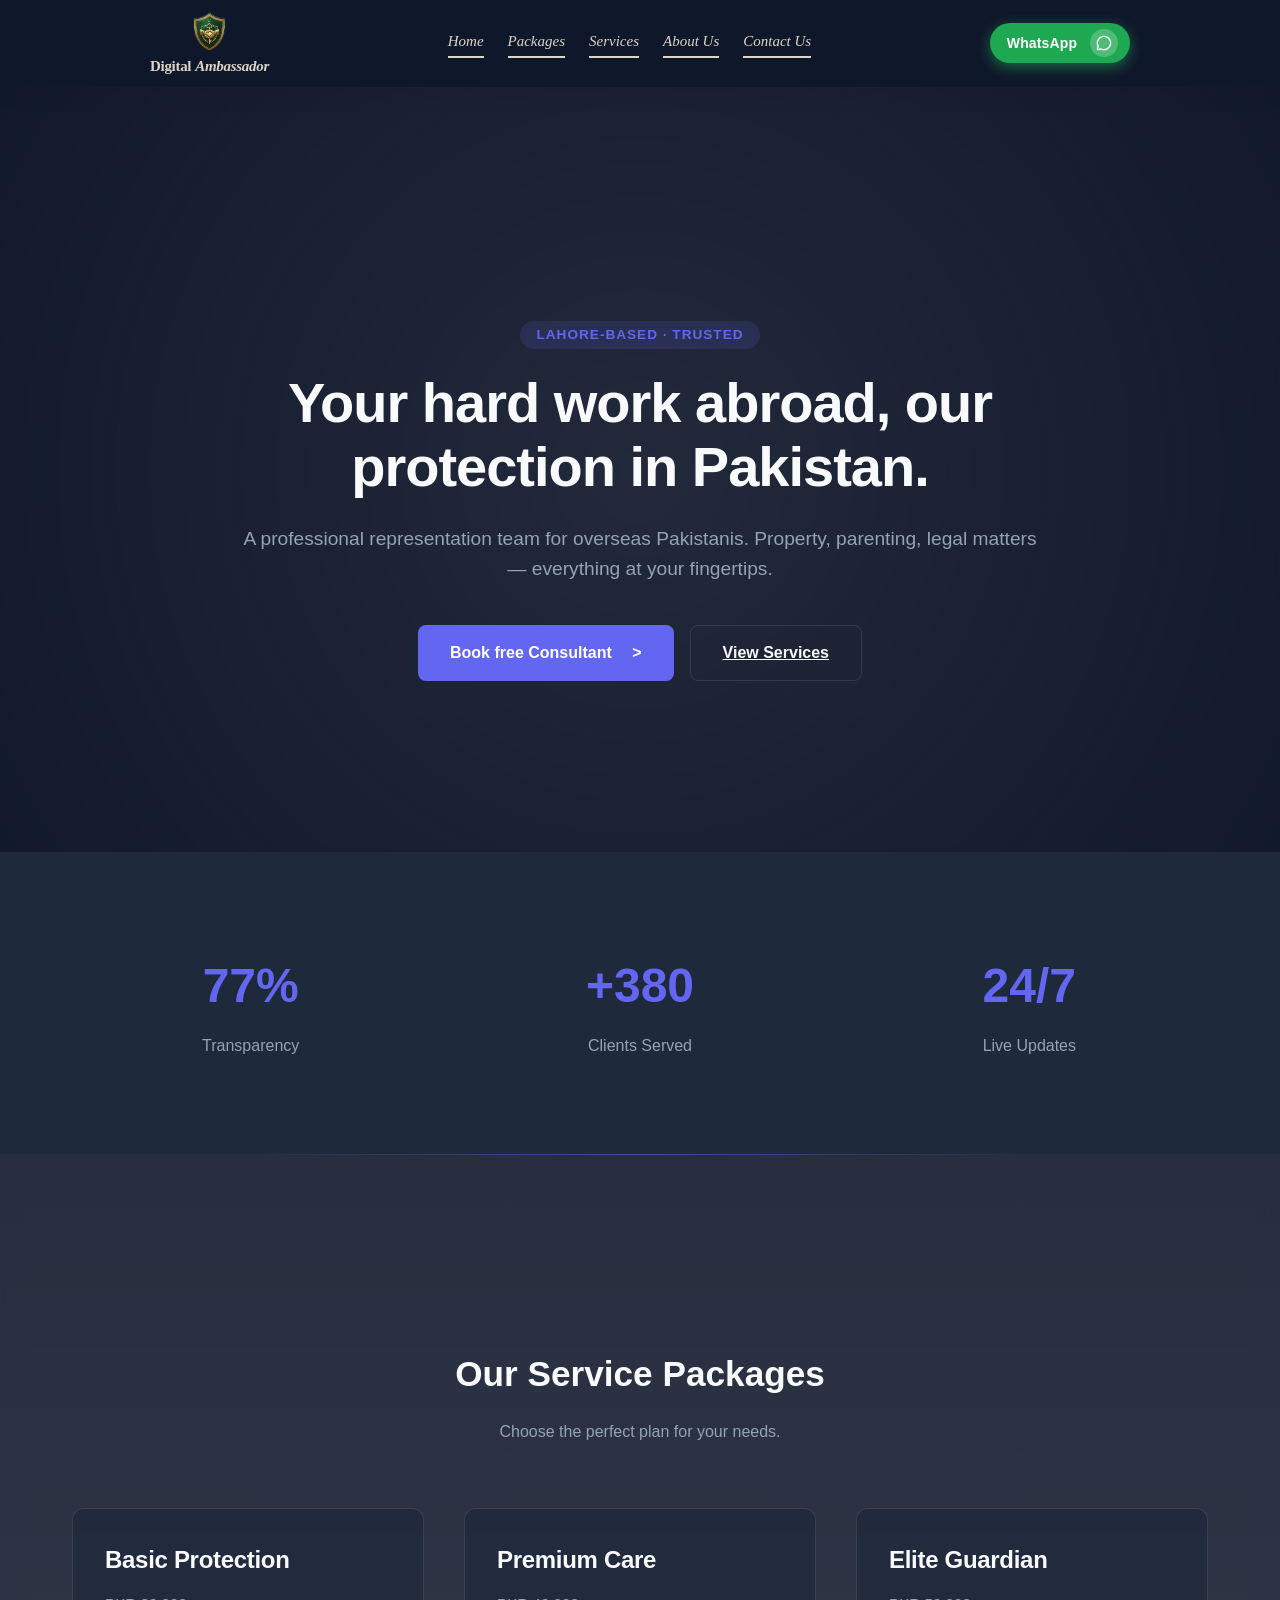
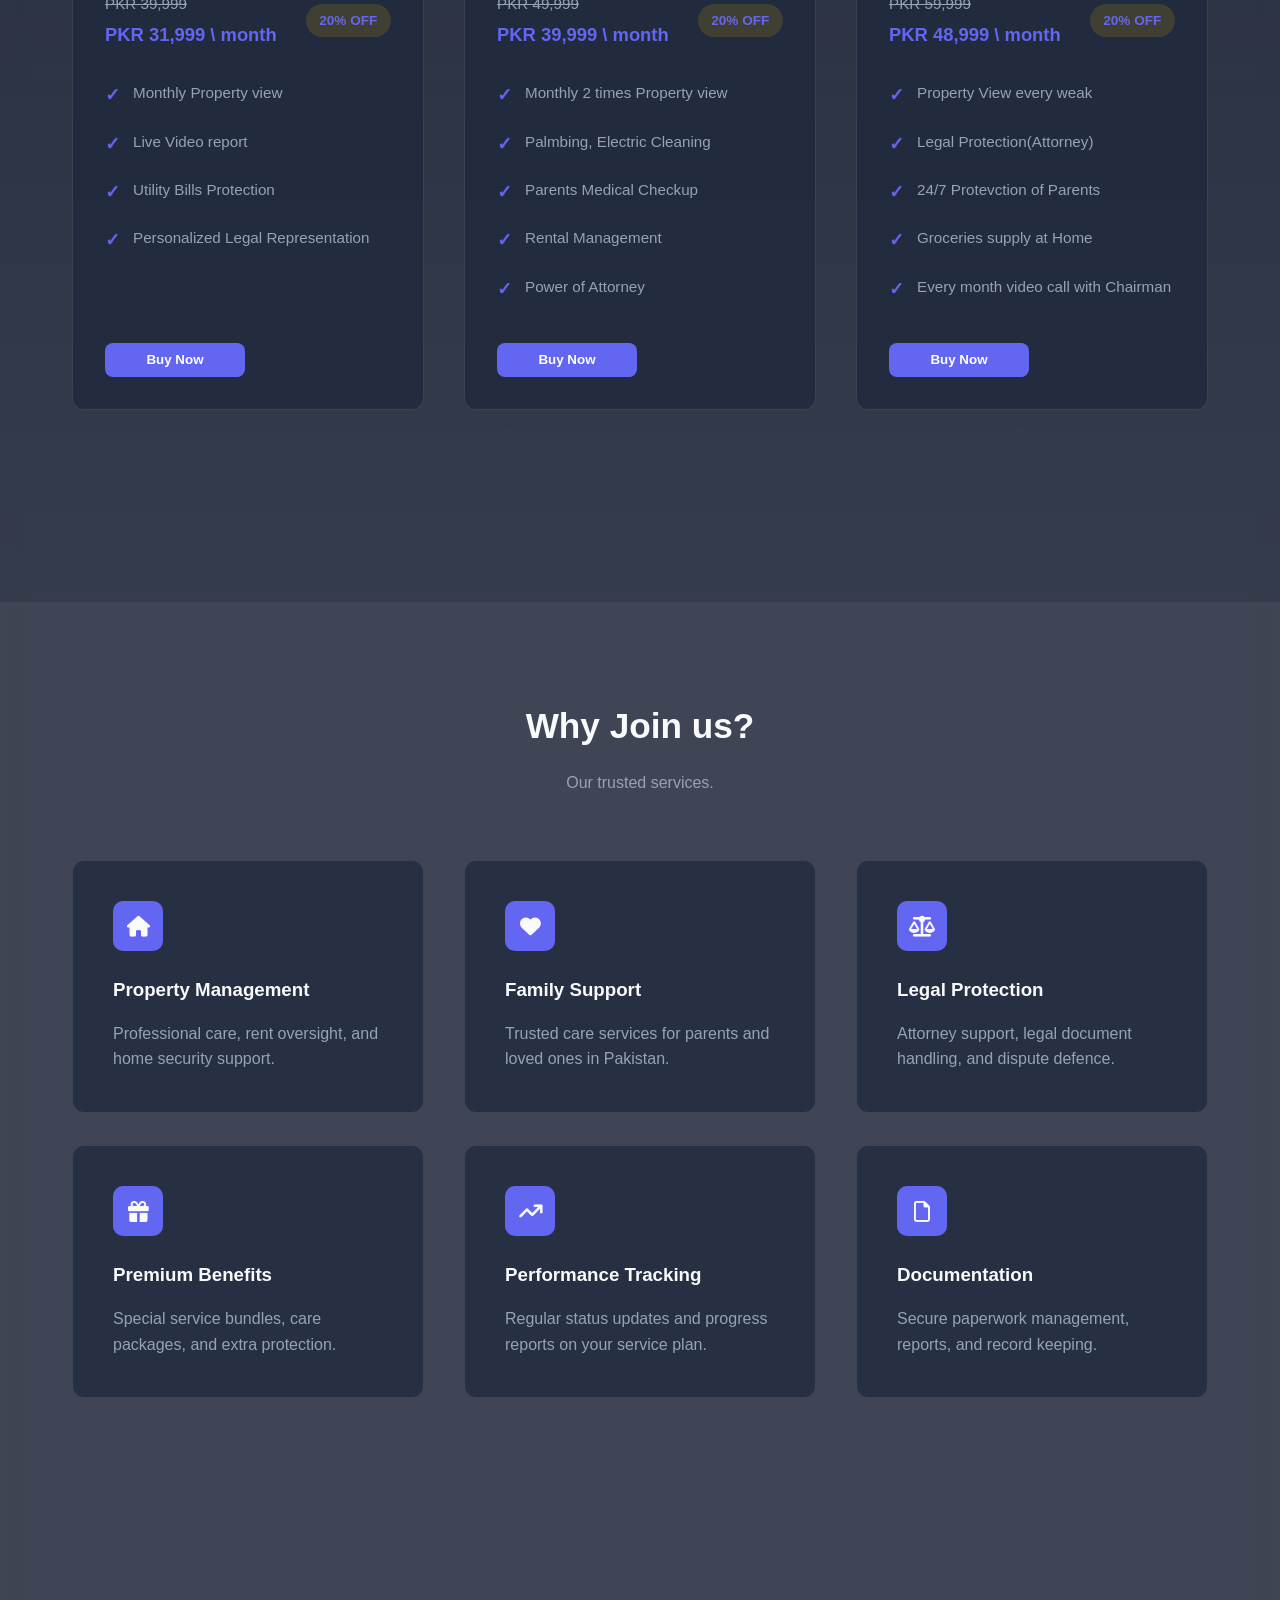
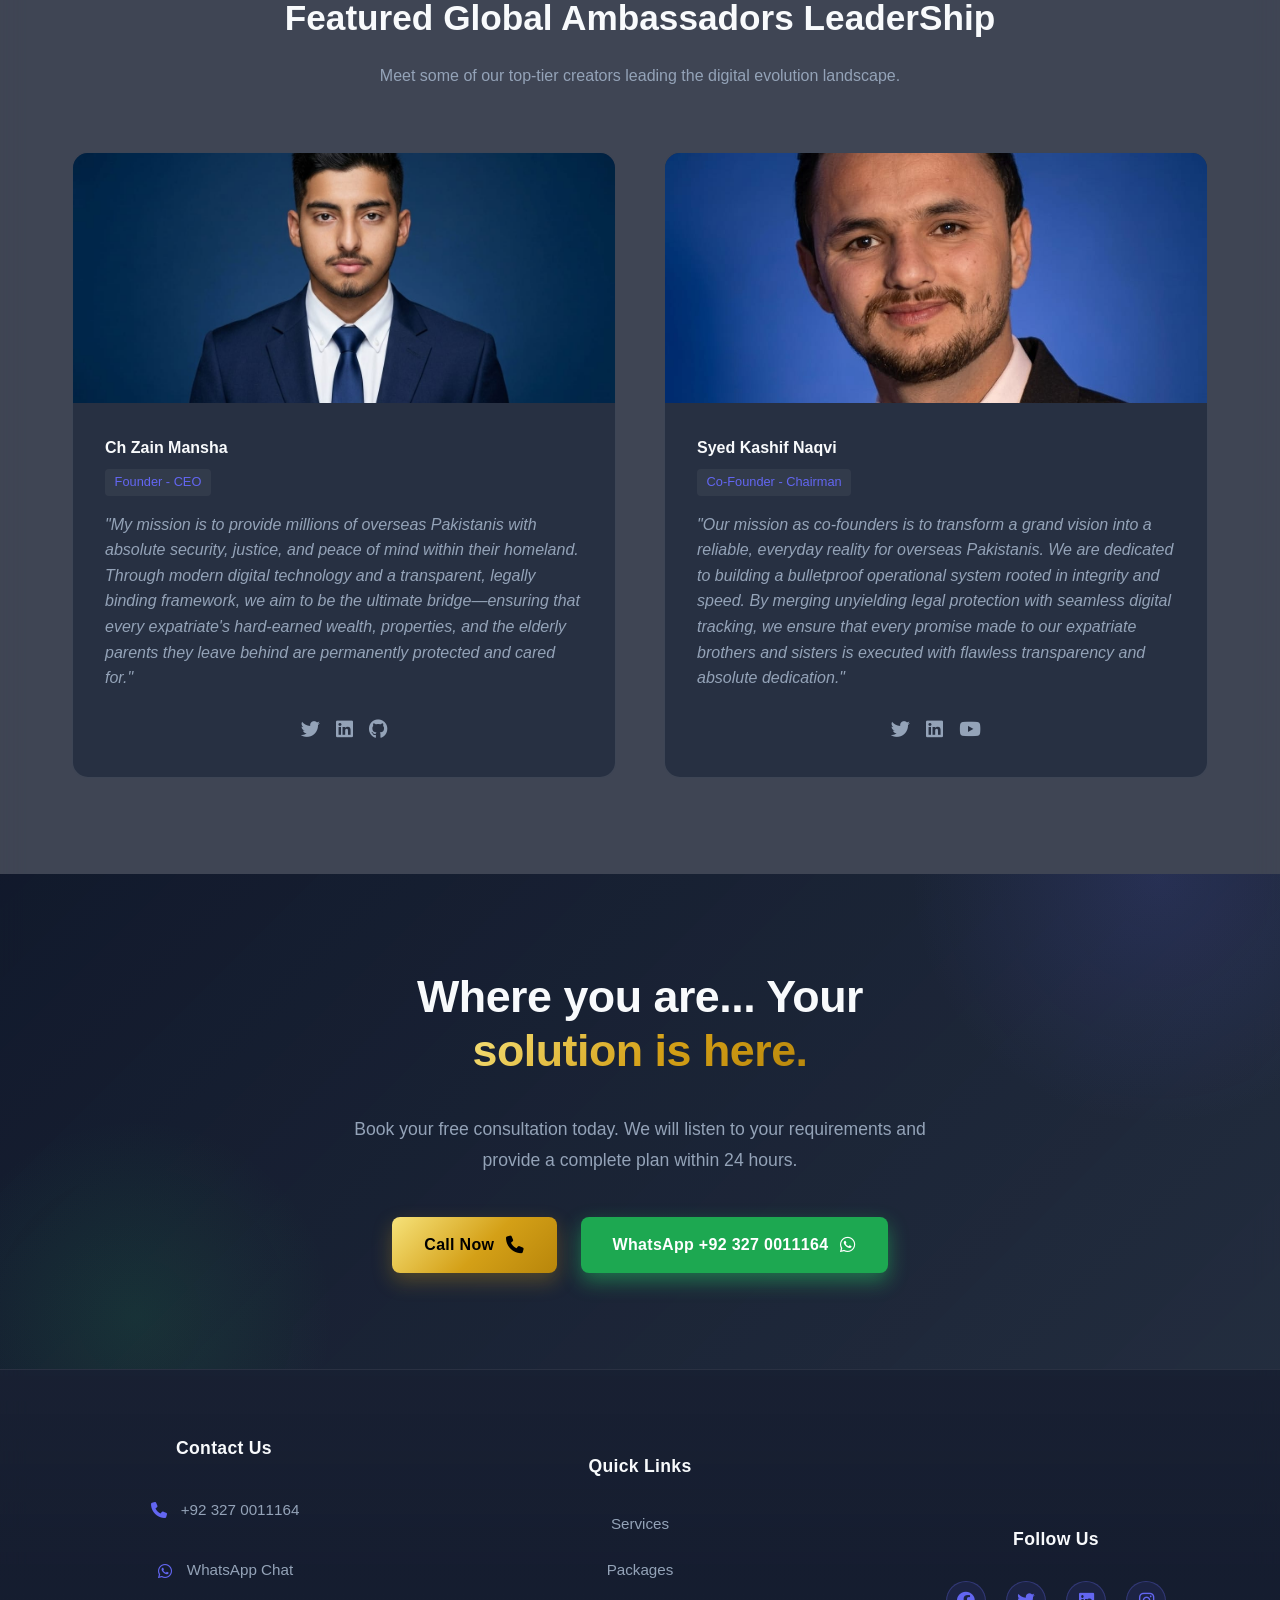
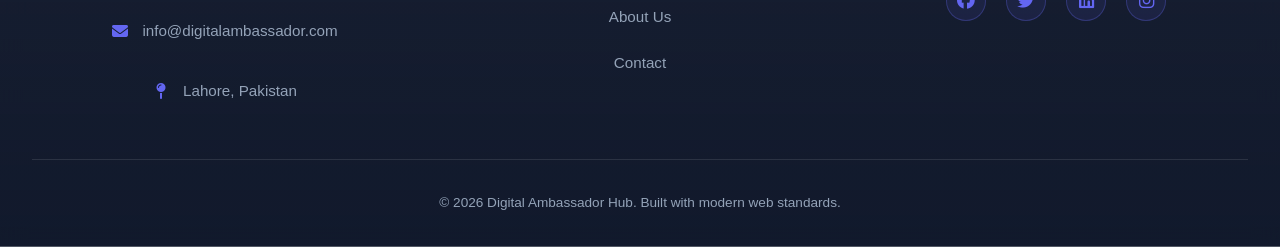
==== index.html @ 6a69106a "To Correct path" ====
<!DOCTYPE html>
<html lang="en">
<head>
    <meta charset="UTF-8">
    <meta name="viewport" content="width=device-width, initial-scale=1.0">
    <title>Digital Ambassador Platform</title>
    <link rel="stylesheet" href="style.css">
    <link rel="stylesheet" href="https://cdnjs.cloudflare.com/ajax/libs/font-awesome/6.4.0/css/all.min.css">
</head>
<body>

     <nav class="navbar">
        <div class="navbar__brand">
            <img src="./Images/brandLogo.png" alt="Digital Ambassador" class="navbar__brand-logo">
            <span class="navbar__brand-title">
                <span class="navbar__brand-title-main">Digital</span>
                <span class="navbar__brand-title-italic">Ambassador</span>
            </span>
        </div>
        <button class="nav-toggle" type="button" aria-label="Toggle navigation" aria-expanded="false"
            aria-controls="nav-links">
            <span>☰</span>
        </button>

        <div class="nav-links" id="nav-links">
            <div class="nav-links__brand">
                <img src="../Images/brandLogo.png" alt="Digital Ambassador" class="nav-links__brand-logo">
                <div class="nav-links__brand-text">
                    <span class="navbar__brand-title-main">Digital</span>
                    <span class="navbar__brand-title-italic">Ambassador</span>
                </div>
            </div>
            <a href="">Home</a>
              <a href="#packages">Packages</a>
            <a href="#features">Services</a>
            <a href="#ambassadors">About Us</a>
            <a href="#contact">Contact Us</a>
            <a class="whatsapp-btn nav-links__whatsapp"
                href="https://wa.me/923270011164?text=%D8%A7%D9%84%D8%D8%B3%D9%84%D8%A7%D9%85%20%D8%B9%D9%84%DB%8C%DA%A9%D9%85%20Digital%20Ambassador%20team!%20%F0%9F%91%8B%0A%0A%D9%85%DB%8C%DA%BA%20%D8%A8%D8%DB%8C%D8%B1%D9%88%D9%86%D9%90%20%D9%85%D9%84%DA%A9%20%D9%85%D9%82%DB%8C%D9%85%20%DB%81%D9%88%DA%BA%20%D8%A7%D9%88%D8%B1%20%D8%A2%D9%BE%20%DA%A9%DB%8C%20%D8%B3%D8%B1%D9%88%D8%B3%D8%B2%20%DA%A9%DB%92%20%D8%A8%D8%A7%D8%B1%DB%92%20%D9%85%DB%8C%DA%BA%20%D8%AC%D8%A7%D9%86%D9%86%D8%A7%20%DA%86%D8%A7%DB%81%D8%AA%D8%A7%2F%DA%86%D8%A7%D9%87%D8%AA%DB%8C%20%DB%81%D9%88%DA%BA%DB%94%0A%0A%D8%A8%D8%B1%D8%A7%DB%81%D9%90%20%DA%A9%D8%B1%D9%85%20%D9%85%D8%AC%DA%BE%DB%92%20%D9%81%D8%B1%DB%8C%20%DA%A9%D9%86%D8%B3%D9%84%D9%B9%DB%8C%D8%B4%D9%86%20%DA%A9%DB%92%20%D9%84%DB%8C%DB%92%20%D8%B1%DB%81%D9%86%D9%85%D8%A7%D8%A6%DB%8C%20%D9%81%D8%B1%D9%85%D8%A7%D8%A6%DB%8C%DA%BA%DB%94%0A%0A%D8%B4%DA%A9%D8%B1%DB%8C%DB%81!"
                target="_blank" rel="noopener noreferrer" aria-label="Chat with us on WhatsApp">
                <span class="whatsapp-btn__label" dir="ltr">WhatsApp</span>
                <span class="whatsapp-btn__icon-wrap" aria-hidden="true">
                    <svg class="whatsapp-btn__icon" xmlns="http://www.w3.org/2000/svg" width="24" height="24"
                        viewBox="0 0 24 24" fill="none" stroke="currentColor" stroke-width="2" stroke-linecap="round"
                        stroke-linejoin="round">
                        <path
                            d="M2.992 16.342a2 2 0 0 1 .094 1.167l-1.065 3.29a1 1 0 0 0 1.236 1.168l3.413-.998a2 2 0 0 1 1.099.092 10 10 0 1 0-4.777-4.719">
                        </path>
                    </svg>
                </span>
            </a>
        </div>

        <a class="whatsapp-btn"
            href="https://wa.me/923270011164?text=%D8%A7%D9%84%D8%B3%D9%84%D8%A7%D9%85%20%D8%B9%D9%84%DB%8C%DA%A9%D9%85%20Digital%20Ambassador%20team!%20%F0%9F%91%8B%0A%0A%D9%85%DB%8C%DA%BA%20%D8%A8%DB%8C%D8%B1%D9%88%D9%86%D9%90%20%D9%85%D9%84%DA%A9%20%D9%85%D9%82%DB%8C%D9%85%20%DB%81%D9%88%DA%BA%20%D8%A7%D9%88%D8%B1%20%D8%A2%D9%BE%20%DA%A9%DB%8C%20%D8%B3%D8%B1%D9%88%D8%B3%D8%B2%20%DA%A9%DB%92%20%D8%A8%D8%A7%D8%B1%DB%92%20%D9%85%DB%8C%DA%BA%20%D8%AC%D8%A7%D9%86%D9%86%D8%A7%20%DA%86%D8%A7%DB%81%D8%AA%D8%A7%2F%DA%86%D8%A7%D9%87%D8%AA%DB%8C%20%DB%81%D9%88%DA%BA%DB%94%0A%0A%D8%A8%D8%B1%D8%A7%DB%81%D9%90%20%DA%A9%D8%B1%D9%85%20%D9%85%D8%AC%DA%BE%DB%92%20%D9%81%D8%B1%DB%8C%20%DA%A9%D9%86%D8%B3%D9%84%D9%B9%DB%8C%D8%B4%D9%86%20%DA%A9%DB%92%20%D9%84%DB%8C%DB%92%20%D8%B1%DB%81%D9%86%D9%85%D8%A7%D8%A6%DB%8C%20%D9%81%D8%B1%D9%85%D8%A7%D8%A6%DB%8C%DA%BA%DB%94%0A%0A%D8%B4%DA%A9%D8%B1%DB%8C%DB%81!"
            target="_blank" rel="noopener noreferrer" aria-label="Chat with us on WhatsApp">
            <span class="whatsapp-btn__label" dir="ltr">WhatsApp</span>
            <span class="whatsapp-btn__icon-wrap" aria-hidden="true">
                <svg class="whatsapp-btn__icon" xmlns="http://www.w3.org/2000/svg" width="24" height="24"
                    viewBox="0 0 24 24" fill="none" stroke="currentColor" stroke-width="2" stroke-linecap="round"
                    stroke-linejoin="round">
                    <path
                        d="M2.992 16.342a2 2 0 0 1 .094 1.167l-1.065 3.29a1 1 0 0 0 1.236 1.168l3.413-.998a2 2 0 0 1 1.099.092 10 10 0 1 0-4.777-4.719">
                    </path>
                </svg>
            </span>
        </a>
     </nav>

    <section class="hero">
        <div class="hero-overlay"></div>
        <div class="hero-content">
            <span class="badge">Lahore-Based · Trusted</span>
            <h1 style="overflow-y: hidden;">Your hard work abroad, our protection in Pakistan.</h1>
            <p>A professional representation team for overseas Pakistanis. Property, parenting, legal matters — everything at your fingertips.</p>
            <div class="hero-actions">
                <button class="btn btn-primary btn-large open-modal-btn">Book free Consultant &emsp;></button>
                <a href="#features" class="btn btn-secondary btn-large">View Services</a>
            </div>
        </div>
    </section>

    <section id="analytics" class="metrics-section">
        <div class="section-container">
            <div class="metrics-grid">
    <!-- 1. Percentage Counter -->
    <div class="metric-card">
        <h3 class="counter" data-target="100" data-append="%">0</h3>
        <p>Transparency</p>
    </div>
    
    <!-- 2. Counter with a Plus Sign -->
    <div class="metric-card">
        <h3 class="counter" data-target="500" data-prepend="+">0</h3>
        <p>Clients Served</p>
    </div>

     <!-- 3. Static Text (No counting animation needed) -->
    <div class="metric-card">
        <h3 class="static-value">24/7</h3>
        <p>Live Updates</p>
    </div>

</div>
        </div>
    </section>

    <section id="packages" class="packages-section">
        <div class="section-container">
            <div class="section-header">
                <h2>Our Service Packages</h2>
                <p>Choose the perfect plan for your needs.</p>
            </div>
            <div class="packages-grid">
                <div class="package-card">
                    <h3>Basic Protection</h3>
                    <div class="price-block">
                        <div>
                            <span class="original-price">PKR 39,999</span>
                            <span class="discounted-price">PKR 31,999 <span class="slash-icon"></i></span>\ month</span>
                        </div>
                        <span class="discount-badge">20% OFF</span>
                    </div>
                    <ul>
                        <li>Monthly Property view</li>
                        <li>Live Video report</li>
                        <li>Utility Bills Protection</li>
                        <li>Personalized Legal Representation</li>
                    </ul>
                    <button class="btn btn-primary open-modal-btn">Buy Now</button>
                </div>
                <div class="package-card">
                    <h3>Premium Care</h3>
                    <div class="price-block">
                        <div>
                            <span class="original-price">PKR 49,999</span>
                            <span class="discounted-price">PKR 39,999 <span class="slash-icon"></i></span>\ month</span>
                        </div>
                        <span class="discount-badge">20% OFF</span>
                    </div>
                    <ul>
                        <li>Monthly 2 times Property view</li>
                        <li>Palmbing, Electric Cleaning</li>
                        <li>Parents Medical Checkup</li>
                        <li>Rental Management</li>
                        <li>Power of Attorney</li>
                    </ul>
                    <button class="btn btn-primary open-modal-btn">Buy Now</button>
                </div>
                <div class="package-card">
                    <h3>Elite Guardian</h3>
                    <div class="price-block">
                        <div>
                            <span class="original-price">PKR 59,999</span>
                            <span class="discounted-price">PKR 48,999 <span class="slash-icon"></i></span>\ month</span>
                        </div>
                        <span class="discount-badge">20% OFF</span>
                    </div>
                    <ul>
                        <li>Property View every weak</li>
                        <li>Legal Protection(Attorney)</li>
                        <li>24/7 Protevction of Parents</li>
                        <li>Groceries supply at Home</li>
                        <li>Every month video call with Chairman</li>
                    </ul>
                    <button class="btn btn-primary open-modal-btn">Buy Now</button>
                </div>
            </div>
        </div>
    </section>

    <section id="features" class="features-section">
        <div class="section-container">
            <div class="section-header">
                <h2>Why Join us?</h2>
                <p>Our trusted services.</p>
            </div>
            <div class="features-grid">
                <div class="feature-card">
                    <div class="icon-wrapper"><i class="fa-solid fa-house"></i></div>
                    <h3>Property Management</h3>
                    <p>Professional care, rent oversight, and home security support.</p>
                </div>
                <div class="feature-card">
                    <div class="icon-wrapper"><i class="fa-solid fa-heart"></i></div>
                    <h3>Family Support</h3>
                    <p>Trusted care services for parents and loved ones in Pakistan.</p>
                </div>
                <div class="feature-card">
                    <div class="icon-wrapper"><i class="fa-solid fa-scale-balanced"></i></div>
                    <h3>Legal Protection</h3>
                    <p>Attorney support, legal document handling, and dispute defence.</p>
                </div>
            </div>
             <div class="features-grid" style="margin-top: 2rem;">
                <div class="feature-card">
                    <div class="icon-wrapper"><i class="fa-solid fa-gift"></i></div>
                    <h3>Premium Benefits</h3>
                    <p>Special service bundles, care packages, and extra protection.</p>
                </div>
                <div class="feature-card">
                    <div class="icon-wrapper"><i class="fa-solid fa-arrow-trend-up"></i></div>
                    <h3>Performance Tracking</h3>
                    <p>Regular status updates and progress reports on your service plan.</p>
                </div>
                <div class="feature-card">
                    <div class="icon-wrapper"><i class="fa-regular fa-file"></i></div>
                    <h3>Documentation</h3>
                    <p>Secure paperwork management, reports, and record keeping.</p>
                </div>
            </div>
        </div>
    </section>

    <section id="ambassadors" class="showcase-section">
        <div class="section-container">
            <div class="section-header">
                <h2>Featured Global Ambassadors LeaderShip</h2>
                <p>Meet some of our top-tier creators leading the digital evolution landscape.</p>
            </div>
            <div class="ambassador-grid">
                <div class="ambassador-card">
                    <div class="profile-img-container">
                    <img src="./Images/ChZainMansha.png" alt="Ch Zain-Ul-Abideen Mansha">
                    </div>
                    <div class="card-info">
                        <h4>Ch Zain Mansha</h4>
                        <span class="role-badge">Founder - CEO</span>
                        <p>"My mission is to provide millions of overseas Pakistanis with absolute security, justice, and peace of mind within their homeland. Through modern digital technology and a transparent, legally binding framework, we aim to be the ultimate bridge—ensuring that every expatriate's hard-earned wealth, properties, and the elderly parents they leave behind are permanently protected and cared for."<p>
                        <div class="social-links">
                            <a href="#"><i class="fa-brands fa-twitter"></i></a>
                            <a href="#"><i class="fa-brands fa-linkedin"></i></a>
                            <a href="#"><i class="fa-brands fa-github"></i></a>
                        </div>
                    </div>
                </div>
                <div class="ambassador-card">
                    <div class="profile-img-container">
                        <img src="./Images/KashafNaqvi.png" alt="Kashaf Shah Naqvi">
                    </div>
                    <div class="card-info">
                        <h4>Syed Kashif Naqvi</h4>
                        <span class="role-badge">Co-Founder - Chairman</span>
                        <p>"Our mission as co-founders is to transform a grand vision into a reliable, everyday reality for overseas Pakistanis. We are dedicated to building a bulletproof operational system rooted in integrity and speed. By merging unyielding legal protection with seamless digital tracking, we ensure that every promise made to our expatriate brothers and sisters is executed with flawless transparency and absolute dedication."</p>
                        <div class="social-links">
                            <a href="#"><i class="fa-brands fa-twitter"></i></a>
                            <a href="#"><i class="fa-brands fa-linkedin"></i></a>
                            <a href="#"><i class="fa-brands fa-youtube"></i></a>
                        </div>
                    </div>
                </div>
            </div>
        </div>
    </section>

    <section class="cta-container" id="contact">
        <div class="cta-card">
            <h2 class="cta-title">Where you are... Your <span class="highlight" style="overflow-y: hidden;">solution is here.</span></h2>
            
            <p class="cta-description">
                Book your free consultation today. We will listen to your requirements and provide a complete plan within 24 hours.
            </p>
            
            <div class="cta-buttons">
                <a href="tel:+923270011164" class="btn-cta btn-gold">
                    Call Now <i class="fa-solid fa-phone"></i>
                </a>
                
                <a href="https://wa.me/923270011164" target="_blank" class="btn-cta btn-whatsapp">
                    WhatsApp +92 327 0011164 <i class="fa-brands fa-whatsapp"></i>
                </a>
            </div>
        </div>
    </section>

    <footer class="main-footer">
        <div class="footer-container">
            <div class="footer-section footer-contact">
                <h4>Contact Us</h4>
                <div class="contact-item">
                    <i class="fa-solid fa-phone"></i>
                    <a href="tel:+923270011164">+92 327 0011164</a>
                </div>
                <div class="contact-item">
                    <i class="fa-brands fa-whatsapp"></i>
                    <a href="https://wa.me/923270011164" target="_blank" rel="noopener noreferrer">WhatsApp Chat</a>
                </div>
                <div class="contact-item">
                    <i class="fa-solid fa-envelope"></i>
                    <a href="mailto:info@digitalambassador.com">info@digitalambassador.com</a>
                </div>
                <div class="contact-item">
                    <i class="fa-solid fa-map-pin"></i>
                    <span>Lahore, Pakistan</span>
                </div>
            </div>

            <div class="footer-section footer-links">
                <h4>Quick Links</h4>
                <ul>
                    <li><a href="#features">Services</a></li>
                    <li><a href="#packages">Packages</a></li>
                    <li><a href="#ambassadors">About Us</a></li>
                    <li><a href="#contact">Contact</a></li>
                </ul>
            </div>

            <div class="footer-section footer-social">
                <h4>Follow Us</h4>
                <div class="social-icons">
                    <a href="#" aria-label="Facebook" title="Facebook"><i class="fa-brands fa-facebook"></i></a>
                    <a href="#" aria-label="Twitter" title="Twitter"><i class="fa-brands fa-twitter"></i></a>
                    <a href="#" aria-label="LinkedIn" title="LinkedIn"><i class="fa-brands fa-linkedin"></i></a>
                    <a href="#" aria-label="Instagram" title="Instagram"><i class="fa-brands fa-instagram"></i></a>
                </div>
            </div>
        </div>

        <div class="footer-bottom">
            <p>&copy; 2026 Digital Ambassador Hub. Built with modern web standards.</p>
        </div>
    </footer>

    <div class="modal-backdrop" id="applicationModal">
        <div class="modal-box">
            <div class="modal-header">
                <h3>Ambassador Application Form</h3>
                <span class="close-modal-btn" id="closeModalBtn">&times;</span>
            </div>
            <form id="ambassadorForm">
                <div class="form-group">
                    <label for="fullName">Full Name</label>
                    <input type="text" id="fullName" required placeholder="John Doe">
                </div>
                <div class="form-group">
                    <label for="emailAddr">Email Address</label>
                    <input type="email" id="emailAddr" required placeholder="john@example.com">
                </div>
                <div class="form-group">
                    <label for="nicheSelect">Primary Content Focus</label>
                    <select id="nicheSelect">
                        <option value="software">Software Engineering / No-Code</option>
                        <option value="design">UI/UX Design Systems</option>
                        <option value="ai">Artificial Intelligence & Automation</option>
                    </select>
                </div>
                <button type="submit" class="btn btn-primary btn-full">Submit Application</button>
            </form>
        </div>
    </div>

    <script src="script.js"></script>
</body>
</html>
---- style.css ----
/* Core Custom Properties & Reset */
:root {
    --bg-primary: #0f172a;
    --bg-secondary: #1e293b;
    --text-main: #f8fafc;
    --text-muted: #94a3b8;
    --accent: #6366f1;
    --accent-hover: #4f46e5;
    --card-bg: rgba(30, 41, 59, 0.7);
    --border-color: rgba(255, 255, 255, 0.1);
    --font-stack: -apple-system, BlinkMacSystemFont, "Segoe UI", Roboto, sans-serif;
     --primary: #0f2744;
    --brand-color: #133d1f;
    --font-serif: Georgia, "Times New Roman", Times, serif;
    --brand-title-size: clamp(10px, 2.2vw + 0.65rem, 15px);
    --brand-title-gap: clamp(0.2rem, 0.5vw, 0.35rem);
    --gradient-gold: linear-gradient(135deg, #f6e27a 0%, #d4a017 55%, #b8860b 100%);
    --whatsapp: #25d366;
    --whatsapp-dark: #1da851;
    --whatsapp-glow: rgba(37, 211, 102, 0.45);
    --background: #ffffff;
    --light-white: oklch(87.45% 0.02159 85.931);
    --white: #ffffff;
    --nav-shadow: 0 4px 24px rgba(15, 23, 42, 0.08);
    --text-on-whatsapp: #ffffff; 
    --shadow-gold: 0 10px 30px -10px oklch(66% .14 80 / .5);  
}

* {
    margin: 0;
    padding: 0;
    box-sizing: border-box;
    justify-content: center;
}

html {
    scroll-behavior: smooth;
}

body {
   background-color: rgba(15, 23, 42, 0.8);
    backdrop-filter: blur(12px);
    border-bottom: 1px solid var(--border-color);
    color: var(--text-main);
    font-family: var(--font-stack);
    line-height: 1.6;
    overflow-x: hidden;
}


/* Navbar */
.navbar {
    display: flex;
    align-items: center;
    gap: 1rem;
    width: 100%;
    max-width: 100%;
    padding: 0.75rem 150px;
    background: var(--bg-primary);
    box-shadow: var(--nav-shadow);
    position: sticky;
    top: 0;
    z-index: 100;
    box-sizing: border-box;
}

/* WhatsApp — right */
.whatsapp-btn {
    margin-left: auto;
    display: inline-flex;
    align-items: center;
    justify-content: center;
    gap: 0.5rem;
    width: 140px;
    height: 40px;
    padding: 0 12px;
    border-radius: 9999px;
    background: var(--whatsapp-dark);
    color: var(--text-on-whatsapp);
    font-size: 0.875rem;
    font-weight: 600;
    line-height: 1;
    text-decoration: none;
    letter-spacing: 0.01em;
    box-shadow:
        0 4px 14px var(--whatsapp-glow),
        0 1px 3px rgba(0, 0, 0, 0.12);
    transition:
        transform 0.2s ease,
        box-shadow 0.2s ease,
        filter 0.2s ease;
    flex-shrink: 0;
}

.whatsapp-btn:hover {
    transform: scale(1.05);
    box-shadow:
        0 6px 20px var(--whatsapp-glow),
        0 2px 6px rgba(0, 0, 0, 0.15);
    filter: brightness(1.03);
}

.whatsapp-btn:active {
    transform: scale(0.98);
}

.whatsapp-btn:focus-visible {
    outline: 2px solid var(--whatsapp-dark);
    outline-offset: 3px;
}

.whatsapp-btn__label {
    flex: 1;
    text-align: center;
    white-space: nowrap;
}

.whatsapp-btn__icon-wrap {
    display: flex;
    align-items: center;
    justify-content: center;
    width: 28px;
    height: 28px;
    border-radius: 50%;
    background-color: rgba(255, 255, 255, 0.22);
}

.nav-links {
    display: flex;
    align-items: center;
    justify-content: center;
    gap: 1.5rem;
    flex: 1;
}

.nav-links__brand {
    display: none;
    align-items: center;
    gap: 0.75rem;
    padding-bottom: 1rem;
    margin-bottom: 1rem;
    border-bottom: 1px solid var(--light-white);
}

.nav-links__brand-logo {
    height: 40px;
    width: auto;
    max-width: 96px;
    object-fit: contain;
}

.nav-links__brand-text {
    display: flex;
    flex-direction: column;
    gap: 0.1rem;
}

.nav-links__brand-text .navbar__brand-title-main,
.nav-links__brand-text .navbar__brand-title-italic {
    display: inline-block;
    font-family: var(--font-serif);
    color: var(--light-white);
}

.nav-links__brand-text .navbar__brand-title-main {
    font-weight: 700;
}

.nav-links__brand-text .navbar__brand-title-italic {
    font-weight: 600;
    font-style: italic;
}

.nav-links__whatsapp {
    display: none;
    margin-left: 0;
}

.nav-links a {
    text-decoration: none;
    color: var(--light-white);
    font-style: italic;
    font-family: var(--font-serif);
    font-size: 0.9375rem;
    font-weight: 500;
    padding-bottom: 0.15rem;
    border-bottom: 2px solid var(--light-white);
    transition: border-color 0.2s ease;
}

.nav-links a:hover {
    border-bottom-color: transparent;
}

.whatsapp-btn__icon {
    display: block;
    width: 16px;
    height: 16px;
}

.nav-toggle {
    display: none;
    border: none;
    background: var(--bg-primary);
    cursor: pointer;
    min-width: 48px;
    min-height: 48px;
    padding: 0.5rem 0.75rem;
    margin-left: auto;
    align-items: center;
    justify-content: center;
    touch-action: manipulation;
    font-family: inherit;
    font-size: 1.25rem;
    line-height: 1;
    box-shadow: none;
    color: var(--light-white);
    z-index: 10;
}

.nav-toggle span {
    display: inline-block;
    font-size: inherit;
    font-weight: 700;
    line-height: 1;
    white-space: nowrap;
}

.nav-toggle:hover,
.nav-toggle:focus-visible {
    background: transparent;
    box-shadow: none;
}

.nav-toggle:focus-visible {
    outline: 2px solid var(--light-white);
    outline-offset: 4px;
}

.nav-toggle--open span:nth-child(1),
.nav-toggle--open span:nth-child(2),
.nav-toggle--open span:nth-child(3) {
    transform: none;
    opacity: 1;
}

/* Brand — left */
.navbar__brand {
    display: flex;
    flex-direction: column;
    align-items: center;
    gap: 0.35rem;
    flex-shrink: 0;
    text-align: center;
}

.navbar__brand-logo {
    display: block;
    height: 40px;
    width: auto;
    max-width: 120px;
    object-fit: contain;
}

.navbar__brand-title {
    display: inline-flex;
    align-items: baseline;
    justify-content: center;
    flex-wrap: wrap;
    gap: 0.25rem;
    font-family: var(--font-serif);
    font-size: var(--brand-title-size);
    line-height: 1.15;
    letter-spacing: -0.02em;
    color: var(--light-white);
}

.navbar__brand-title-main {
    font-weight: 700;
    font-style: normal;
}

.navbar__brand-title-italic {
    font-weight: 600;
    font-style: italic;
}

@media (max-width: 1024px) {
    .navbar {
        padding: 0.75rem 1rem;
        gap: 0.75rem;
    }

    .nav-toggle {
        display: inline-flex;
    }

    .nav-links {
        display: none;
        position: absolute;
        top: 100%;
        left: 0;
        right: 0;
        flex-direction: column;
        align-items: stretch;
        gap: 0.75rem;
        padding: 1rem 1.25rem 1.25rem;
        background: var(--bg-primary);
        box-shadow: var(--nav-shadow);
        border-top: 1px solid rgba(15, 23, 42, 0.08);
        z-index: 9;
    }

    .nav-links__brand {
        display: flex;
    }

    .nav-links__whatsapp {
        height: 40px !important;
        display: inline-flex;
        align-items: center;
        justify-content: center;
        gap: 0.5rem;
        width: 140px;
        margin: 0.5rem auto 0;
        padding: 0 12px !important;
        border-radius: 9999px;
        background: var(--whatsapp-dark);
        color: white !important;
        font-weight: 700;
        font-size: 0.875rem;
        line-height: 1;
        text-decoration: none;
        box-shadow:
            0 4px 14px var(--whatsapp-glow),
            0 1px 14px rgba(0, 0, 0, 0.12);
        transition:
            transform 0.2s ease,
            box-shadow 0.2s ease,
            filter 0.2s ease;
        order: 999;
    }

    .nav-links__whatsapp:hover {
        transform: scale(1.05);
        box-shadow:
            0 6px 20px var(--whatsapp-glow),
            0 2px 6px rgba(0, 0, 0, 0.15);
        filter: brightness(1.03);
    }

    .nav-links__whatsapp:active {
        transform: scale(0.98);
    }

    .nav-links__whatsapp:focus-visible {
        outline: 2px solid var(--whatsapp-dark);
        outline-offset: 3px;
    }

    .nav-links--open {
        display: flex;
    }

    .nav-links a {
        width: 100%;
        padding: 0.85rem 0;
        border-bottom: 1px solid rgba(19, 61, 31, 0.15);
    }

    .navbar > .whatsapp-btn {
        display: none;
    }
}

@media (max-width: 768px) {
    .navbar {
        padding: 0.75rem 0.9rem;
    }
}

@media (max-width: 480px) {
    .navbar {
        padding: 0.65rem 1rem;
    }

    .navbar__brand {
        gap: 0.5rem;
    }

    .navbar__brand-logo {
        height: 36px;
        max-width: 96px;
    }

    .navbar__brand-title {
        font-size: 0.875rem;
    }

    .whatsapp-btn__icon-wrap {
        width: 26px;
        height: 26px;
    }

    .whatsapp-btn__icon {
        width: 14px;
        height: 14px;
    }
}


/* Utilities / Buttons */
.btn {
    padding: 0.6rem 1.4rem;
    border-radius: 8px;
    border: none;
    font-weight: 600;
    cursor: pointer;
    transition: all 0.25s ease;
    display: inline-block;
}

.btn-primary {
    background-color: var(--accent);
    color: #fff;
}

.btn-primary:hover {
    background-color: var(--accent-hover);
    transform: translateY(-2px);
}

.btn-secondary {
    background-color: transparent;
    color: var(--text-main);
    border: 1px solid var(--border-color);
}

.btn-secondary:hover {
    background-color: rgba(255, 255, 255, 0.05);
}

.btn-large {
    padding: 0.9rem 2rem;
    font-size: 1rem;
}

.btn-full {
    width: 100%;
}

.badge {
    background: rgba(99, 102, 241, 0.15);
    color: var(--accent);
    padding: 0.4rem 1rem;
    border-radius: 50px;
    font-size: 0.85rem;
    font-weight: 600;
    text-transform: uppercase;
    letter-spacing: 1px;
}


/* Hero Section */
.hero {
    position: relative;
    padding: 12rem 2rem 8rem 2rem;
    min-height: 85vh;
    display: flex;
    align-items: center;
    justify-content: center;
    text-align: center;
    background-image: url('https://images.unsplash.com/photo-1451187580459-43490279c0fa?auto=format&fit=crop&w=1920&q=80');
    background-size: cover;
    background-position: center;
}

.hero-overlay {
    position: absolute;
    inset: 0;
    background: radial-gradient(circle, rgba(15,23,42,0.6) 0%, rgba(15,23,42,0.95) 100%);
}

.hero-content {
    position: relative;
    max-width: 800px;
    z-index: 2;
}

.hero-content h1 {
    font-size: 3.5rem;
    font-weight: 800;
    margin: 1.5rem 0;
    letter-spacing: -1px;
    line-height: 1.15;
}

.hero-content p {
    font-size: 1.2rem;
    color: var(--text-muted);
    margin-bottom: 2.5rem;
}

.hero-actions {
    display: flex;
    gap: 1rem;
    justify-content: center;
}

/* Shared Section Layouts */
.section-container {
    max-width: 1200px;
    margin: 0 auto;
    padding: 6rem 2rem;
}

.section-header {
    text-align: center;
    margin-bottom: 4rem;
}

.section-header h2 {
    font-size: 2.2rem;
    margin-bottom: 1rem;
}

.section-header p {
    color: var(--text-muted);
}

/* Metric Counters */
.metrics-section {
    background-color: var(--bg-secondary);
}

.metrics-grid {
    display: grid;
    grid-template-columns: repeat(auto-fit, minmax(250px, 1fr));
    gap: 2rem;
    text-align: center;
}

.metric-card h3 {
    font-size: 3rem;
    color: var(--accent);
    margin-bottom: 0.5rem;
}

.metric-card p {
    color: var(--text-muted);
    font-weight: 500;
}

/* Features Grid */
.features-grid {
    display: grid;
    grid-template-columns: repeat(auto-fit, minmax(300px, 1fr));
    gap: 2.5rem;
}

.feature-card {
    background: var(--card-bg);
    border: 1px solid var(--border-color);
    padding: 2.5rem;
    border-radius: 12px;
    transition: transform 0.3s ease, border-color 0.3s ease;
}

.feature-card:hover {
    transform: translateY(-5px);
    border-color: rgba(99, 102, 241, 0.4);
}

.icon-wrapper {
    width: 50px;
    height: 50px;
    background: var(--accent);
    display: flex;
    align-items: center;
    justify-content: center;
    border-radius: 10px;
    margin-bottom: 1.5rem;
    font-size: 1.3rem;
}

.feature-card h3 {
    margin-bottom: 1rem;
}

.feature-card p {
    color: var(--text-muted);
}

/* Ambassador Cards */
.ambassador-grid {
    display: grid;
    grid-template-columns: repeat(auto-fit, minmax(350px, 1fr));
    gap: 3rem;
}

.ambassador-card {
    background: var(--card-bg);
    border: 1px solid var(--border-color);
    border-radius: 16px;
    overflow: hidden;
    display: flex;
    flex-direction: column;
}

.profile-img-container {
    height: 250px;
    overflow: hidden;
}

.profile-img-container img {
    width: 100%;
    height: 100%;
    object-fit: cover;
    transition: transform 0.5s ease;
}

.ambassador-card:hover .profile-img-container img {
    transform: scale(1.05);
}

.card-info {
    padding: 2rem;
}

.role-badge {
    display: inline-block;
    font-size: 0.8rem;
    background: rgba(255,255,255,0.05);
    padding: 0.2rem 0.6rem;
    border-radius: 4px;
    color: var(--accent);
    margin: 0.5rem 0 1rem 0;
}

.card-info p {
    font-style: italic;
    color: var(--text-muted);
    margin-bottom: 1.5rem;
}

.social-links {
    display: flex;
    gap: 1rem;
}

.social-links a {
    color: var(--text-muted);
    font-size: 1.2rem;
    transition: color 0.2s;
}

.social-links a:hover {
    color: var(--text-main);
}

/* Footer layout */
.main-footer {
    text-align: center;
    padding: 3rem;
    border-top: 1px solid var(--border-color);
    color: var(--text-muted);
    font-size: 0.9rem;
}

/* Modal Dialog Layer */
.modal-backdrop {
    position: fixed;
    inset: 0;
    background: rgba(15, 23, 42, 0.85);
    backdrop-filter: blur(8px);
    z-index: 2000;
    display: flex;
    align-items: center;
    justify-content: center;
    opacity: 0;
    pointer-events: none;
    transition: opacity 0.3s ease;
}

.modal-backdrop.active {
    opacity: 1;
    pointer-events: auto;
}

.modal-box {
    background: var(--bg-secondary);
    border: 1px solid var(--border-color);
    width: 100%;
    max-width: 500px;
    border-radius: 12px;
    padding: 2.5rem;
    transform: scale(0.9);
    transition: transform 0.3s ease;
}

.modal-backdrop.active .modal-box {
    transform: scale(1);
}

.modal-header {
    display: flex;
    justify-content: space-between;
    align-items: center;
    margin-bottom: 2rem;
}

.close-modal-btn {
    font-size: 2rem;
    cursor: pointer;
    color: var(--text-muted);
}

.close-modal-btn:hover {
    color: var(--text-main);
}

.form-group {
    margin-bottom: 1.5rem;
}

.form-group label {
    display: block;
    margin-bottom: 0.5rem;
    font-size: 0.9rem;
    color: var(--text-muted);
}

.form-group input, .form-group select {
    width: 100%;
    padding: 0.75rem;
    background: var(--bg-primary);
    border: 1px solid var(--border-color);
    border-radius: 6px;
    color: #fff;
    font-size: 1rem;
}

.form-group input:focus, .form-group select:focus {
    outline: none;
    border-color: var(--accent);
}

/* Responsive Breakpoints */
@media(max-width: 768px) {
    
    .menu-toggle {
        display: block;
    }
    
    .hero-content h1 {
        font-size: 2.4rem;
    }
    
    .hero-actions {
        flex-direction: column;
    }
}

/* Contact Us / CTA Section */
.cta-container {
    padding: 6rem 2rem;
    background: linear-gradient(135deg, rgba(15, 23, 42, 0.95) 0%, rgba(30, 41, 59, 0.85) 100%);
    position: relative;
    overflow: hidden;
}

.cta-container::before {
    content: '';
    position: absolute;
    top: -50%;
    right: -10%;
    width: 500px;
    height: 500px;
    background: radial-gradient(circle, rgba(99, 102, 241, 0.15) 0%, transparent 70%);
    border-radius: 50%;
    z-index: 0;
    pointer-events: none;
}

.cta-container::after {
    content: '';
    position: absolute;
    bottom: -30%;
    left: -5%;
    width: 400px;
    height: 400px;
    background: radial-gradient(circle, rgba(37, 211, 102, 0.1) 0%, transparent 70%);
    border-radius: 50%;
    z-index: 0;
    pointer-events: none;
}

.cta-card {
    max-width: 700px;
    margin: 0 auto;
    position: relative;
    z-index: 1;
    text-align: center;
}

.cta-title {
    font-size: 2.8rem;
    font-weight: 800;
    margin-bottom: 1.5rem;
    line-height: 1.2;
    letter-spacing: -0.5px;
}

.cta-title .highlight {
    background: var(--gradient-gold);
    -webkit-background-clip: text;
    -webkit-text-fill-color: transparent;
    background-clip: text;
    position: relative;
    display: inline-block;
}

.cta-description {
    font-size: 1.1rem;
    color: var(--text-muted);
    margin-bottom: 2.5rem;
    line-height: 1.8;
    max-width: 600px;
    margin-left: auto;
    margin-right: auto;
}

.cta-buttons {
    display: flex;
    gap: 1.5rem;
    justify-content: center;
    flex-wrap: wrap;
}

.btn-cta {
    display: inline-flex;
    align-items: center;
    justify-content: center;
    gap: 0.75rem;
    padding: 0.95rem 2rem;
    font-size: 1rem;
    font-weight: 700;
    border-radius: 8px;
    text-decoration: none;
    transition: all 0.3s ease;
    cursor: pointer;
    border: none;
    letter-spacing: 0.3px;
}

.btn-gold {
    background: var(--gradient-gold);
    color: #000;
    box-shadow: 0 8px 20px rgba(214, 160, 23, 0.3);
}

.btn-gold:hover {
    transform: translateY(-3px);
    box-shadow: 0 12px 28px rgba(214, 160, 23, 0.4);
}

.btn-gold:active {
    transform: translateY(-1px);
}

.btn-whatsapp {
    background: var(--whatsapp-dark);
    color: var(--text-on-whatsapp);
    box-shadow: 0 8px 20px var(--whatsapp-glow);
}

.btn-whatsapp:hover {
    transform: translateY(-3px);
    box-shadow: 0 12px 28px rgba(37, 211, 102, 0.5);
    background: #20b752;
}

.btn-whatsapp:active {
    transform: translateY(-1px);
}

.btn-cta i {
    font-size: 1.1rem;
}

/* Responsive Contact Section */
@media (max-width: 768px) {
    .cta-container {
        padding: 4rem 1.5rem;
    }

    .cta-title {
        font-size: 2rem;
    }

    .cta-description {
        font-size: 1rem;
    }

    .cta-buttons {
        gap: 1rem;
    }

    .btn-cta {
        padding: 0.85rem 1.5rem;
        font-size: 0.95rem;
        flex: 1;
        min-width: 150px;
    }

    .cta-container::before {
        width: 300px;
        height: 300px;
        top: -30%;
        right: -20%;
    }

    .cta-container::after {
        width: 250px;
        height: 250px;
        bottom: -20%;
        left: -10%;
    }
}

@media (max-width: 480px) {
     body{
        display: flex;
        flex-direction: column;
        justify-content: center;
         width: 100%;
        max-width: 480px;
     }

    .cta-container {
        padding: 3rem 1rem;
                width: 100%;
        max-width: 400px;
        justify-content: center;
        display: flex;
    }

    .cta-title {
        font-size: 1.5rem;
        margin-bottom: 1rem;
    }

    .cta-description {
        font-size: 0.95rem;
        margin-bottom: 1.5rem;
    }

    .cta-buttons {
        flex-direction: column;
        gap: 0.75rem;
    }

    .btn-cta {
        width: 100%;
        padding: 0.9rem 1.5rem;
        font-size: 0.9rem;
    }
}

/* Packages Section */
.packages-section {
    padding: 6rem 2rem;
    background: linear-gradient(180deg, rgba(15, 23, 42, 0.5) 0%, rgba(30, 41, 59, 0.3) 100%);
    position: relative;
}

.packages-section::before {
    content: '';
    position: absolute;
    top: 0;
    left: 50%;
    transform: translateX(-50%);
    width: 800px;
    height: 1px;
    background: linear-gradient(90deg, transparent, rgba(99, 102, 241, 0.5), transparent);
}

.packages-grid {
    display: grid;
    grid-template-columns: repeat(auto-fit, minmax(320px, 1fr));
    gap: 2.5rem;
    margin-top: 3rem;
}

.package-card {
    background: var(--card-bg);
    border: 1px solid var(--border-color);
    border-radius: 12px;
    padding: 2rem;
    transition: all 0.3s ease;
    position: relative;
    overflow: hidden;
    display: flex;
    flex-direction: column;
}

.package-card::before {
    content: '';
    position: absolute;
    top: 0;
    left: 0;
    right: 0;
    height: 4px;
    background: var(--gradient-gold);
    transform: scaleX(0);
    transform-origin: left;
    transition: transform 0.4s ease;
}

.package-card:hover::before {
    transform: scaleX(1);
}

.package-card:hover {
    transform: translateY(-8px);
    border-color: rgba(99, 102, 241, 0.5);
    box-shadow: 0 20px 40px rgba(99, 102, 241, 0.15);
}

.package-card h3 {
    font-size: 1.5rem;
    font-weight: 700;
    margin-bottom: 0.75rem;
    color: var(--text-main);
    letter-spacing: -0.3px;
}

.price-block {
    display: flex;
    align-items: center;
    justify-content: space-between;
    gap: 1rem;
    margin-bottom: 1.25rem;
    flex-wrap: wrap;
}

.original-price {
    display: block;
    font-size: 0.95rem;
    color: var(--text-muted);
    text-decoration: line-through;
    margin-bottom: 0.25rem;
}

.discounted-price {
    display: block;
    font-size: 1.15rem;
    font-weight: 700;
    color: var(--accent);
}

.discount-badge {
    display: inline-flex;
    align-items: center;
    justify-content: center;
    padding: 0.35rem 0.85rem;
    border-radius: 999px;
    background: rgba(234, 179, 8, 0.15);
    color: var(--accent);
    font-size: 0.85rem;
    font-weight: 700;
    white-space: nowrap;
}

.package-card ul {
    list-style: none;
    margin: 0 0 2rem 0;
    padding: 0;
    flex-grow: 1;
}

.package-card li {
    padding: 0.75rem 0;
    padding-left: 1.75rem;
    position: relative;
    color: var(--text-muted);
    font-size: 0.95rem;
    line-height: 1.6;
}

.package-card li::before {
    content: '✓';
    position: absolute;
    left: 0;
    color: var(--accent);
    font-weight: 700;
    font-size: 1.1rem;
}

.package-card .btn {
    align-self: flex-start;
    margin-top: auto;
    min-width: 140px;
}

.package-card .btn:hover {
    transform: translateY(-2px);
}

/* Mobile Responsive */
@media (max-width: 768px) {
    .packages-section {
        padding: 4rem 1.5rem;
    }

    .packages-grid {
        gap: 2rem;
    }

    .package-card {
        padding: 1.5rem;
    }

    .package-card h3 {
        font-size: 1.25rem;
    }

    .package-card li {
        font-size: 0.9rem;
    }
}

@media (max-width: 480px) {
    .packages-section {
        padding: 3rem 1rem;
    }

    .packages-grid {
        grid-template-columns: 1fr;
        gap: 1.5rem;
    }

    .package-card {
        padding: 1.25rem;
    }

    .package-card h3 {
        font-size: 1.1rem;
    }

    .package-card ul {
        margin-bottom: 1.5rem;
    }

    .package-card li {
        padding: 0.6rem 0;
        padding-left: 1.5rem;
        font-size: 0.85rem;
    }
}

/* Footer Contact Section */
.main-footer {
    background: linear-gradient(180deg, rgba(15, 23, 42, 0.8) 0%, rgba(15, 23, 42, 0.95) 100%);
    border-top: 1px solid var(--border-color);
    padding: 4rem 2rem 2rem;
    color: var(--text-muted);
}

.footer-container {
    max-width: 1200px;
    margin: 0 auto;
    display: grid;
    grid-template-columns: repeat(auto-fit, minmax(250px, 1fr));
    gap: 3rem;
    margin-bottom: 3rem;
}

.footer-section {
    display: flex;
    flex-direction: column;
    gap: 1.25rem;
}

.footer-section h4 {
    font-size: 1.1rem;
    font-weight: 700;
    color: var(--text-main);
    margin-bottom: 0.5rem;
    letter-spacing: 0.3px;
}

/* Contact Section */
.footer-contact .contact-item {
    display: flex;
    align-items: center;
    gap: 0.75rem;
    padding: 0.5rem 0;
    transition: all 0.3s ease;
}

.footer-contact .contact-item i {
    color: var(--accent);
    font-size: 1rem;
    min-width: 20px;
}

.footer-contact .contact-item a,
.footer-contact .contact-item span {
    color: var(--text-muted);
    text-decoration: none;
    transition: color 0.2s ease;
    font-size: 0.95rem;
}

.footer-contact .contact-item a:hover {
    color: var(--accent);
}

.footer-contact .contact-item:hover {
    transform: translateX(4px);
}

/* Links Section */
.footer-links ul {
    list-style: none;
    padding: 0;
    margin: 0;
}

.footer-links li {
    margin-bottom: 0.75rem;
}

.footer-links a {
    color: var(--text-muted);
    text-decoration: none;
    font-size: 0.95rem;
    transition: all 0.2s ease;
    display: inline-block;
    padding: 0.25rem 0;
    border-bottom: 2px solid transparent;
}

.footer-links a:hover {
    color: var(--accent);
    border-bottom-color: var(--accent);
    transform: translateX(4px);
}

/* Social Icons Section */
.social-icons {
    display: flex;
    gap: 1.25rem;
    flex-wrap: wrap;
    justify-content: center;
}

.social-icons a {
    display: inline-flex;
    align-items: center;
    justify-content: center;
    width: 40px;
    height: 40px;
    border-radius: 50%;
    background: rgba(99, 102, 241, 0.1);
    color: var(--accent);
    font-size: 1.1rem;
    transition: all 0.3s ease;
    text-decoration: none;
    border: 1px solid rgba(99, 102, 241, 0.3);
}

.social-icons a:hover {
    background: var(--accent);
    color: white;
    transform: translateY(-3px);
    box-shadow: 0 8px 16px rgba(99, 102, 241, 0.3);
    border-color: var(--accent);
}

/* Footer Bottom */
.footer-bottom {
    text-align: center;
    padding-top: 2rem;
    border-top: 1px solid var(--border-color);
    font-size: 0.85rem;
    color: var(--text-muted);
}

.footer-bottom p {
    margin: 0;
}

.contact-item{
    display: flex;
    align-items: center;
    gap: 0.75rem;
    padding: 0.5rem 0;
    transition: all 0.3s ease;
    justify-content: center;
}

/* Responsive Footer */
@media (max-width: 768px) {
    .main-footer {
        padding: 3rem 1.5rem 2rem;
    }

    .footer-container {
        gap: 2rem;
        margin-bottom: 2rem;
    }

    .footer-section h4 {
        font-size: 1rem;
    }

    .footer-contact .contact-item,
    .footer-links a {
        font-size: 0.9rem;
    }

    .social-icons a {
        width: 36px;
        height: 36px;
        font-size: 1rem;
    }
}

@media (max-width: 480px) {
    .main-footer {
        padding: 2.5rem 1rem 1.5rem;
    }

    .footer-container {
        grid-template-columns: 1fr;
        gap: 1.5rem;
        margin-bottom: 1.5rem;
    }

    .footer-section h4 {
        font-size: 0.95rem;
        margin-bottom: 0.75rem;
    }

    .footer-contact .contact-item {
        gap: 0.65rem;
        padding: 0.4rem 0;
    }

    .footer-contact .contact-item a,
    .footer-contact .contact-item span {
        font-size: 0.9rem;
    }

    .footer-links li {
        margin-bottom: 0.6rem;
    }

    .footer-links a {
        font-size: 0.9rem;
    }

    .social-icons {
        gap: 1rem;
    }

    .social-icons a {
        width: 34px;
        height: 34px;
        font-size: 0.9rem;
    }

    .footer-bottom {
        padding-top: 1.5rem;
        font-size: 0.8rem;
    }
}
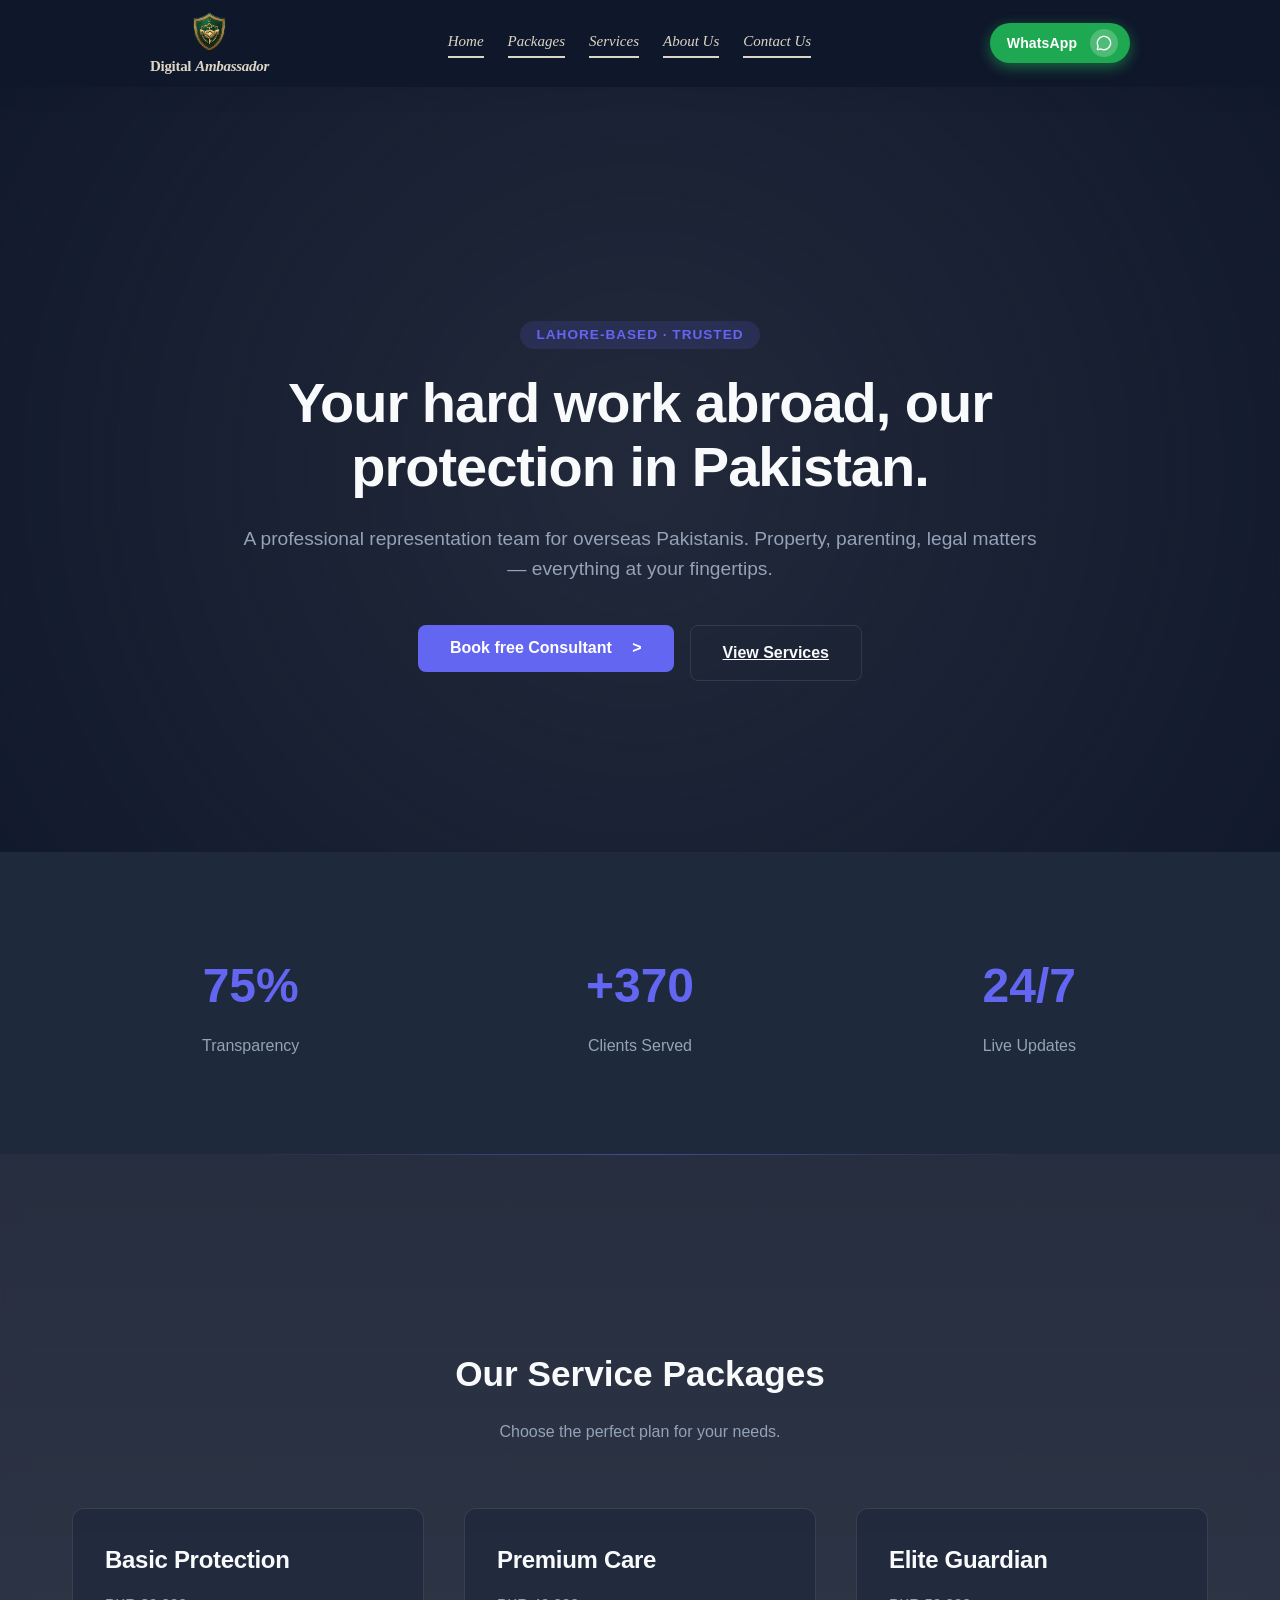
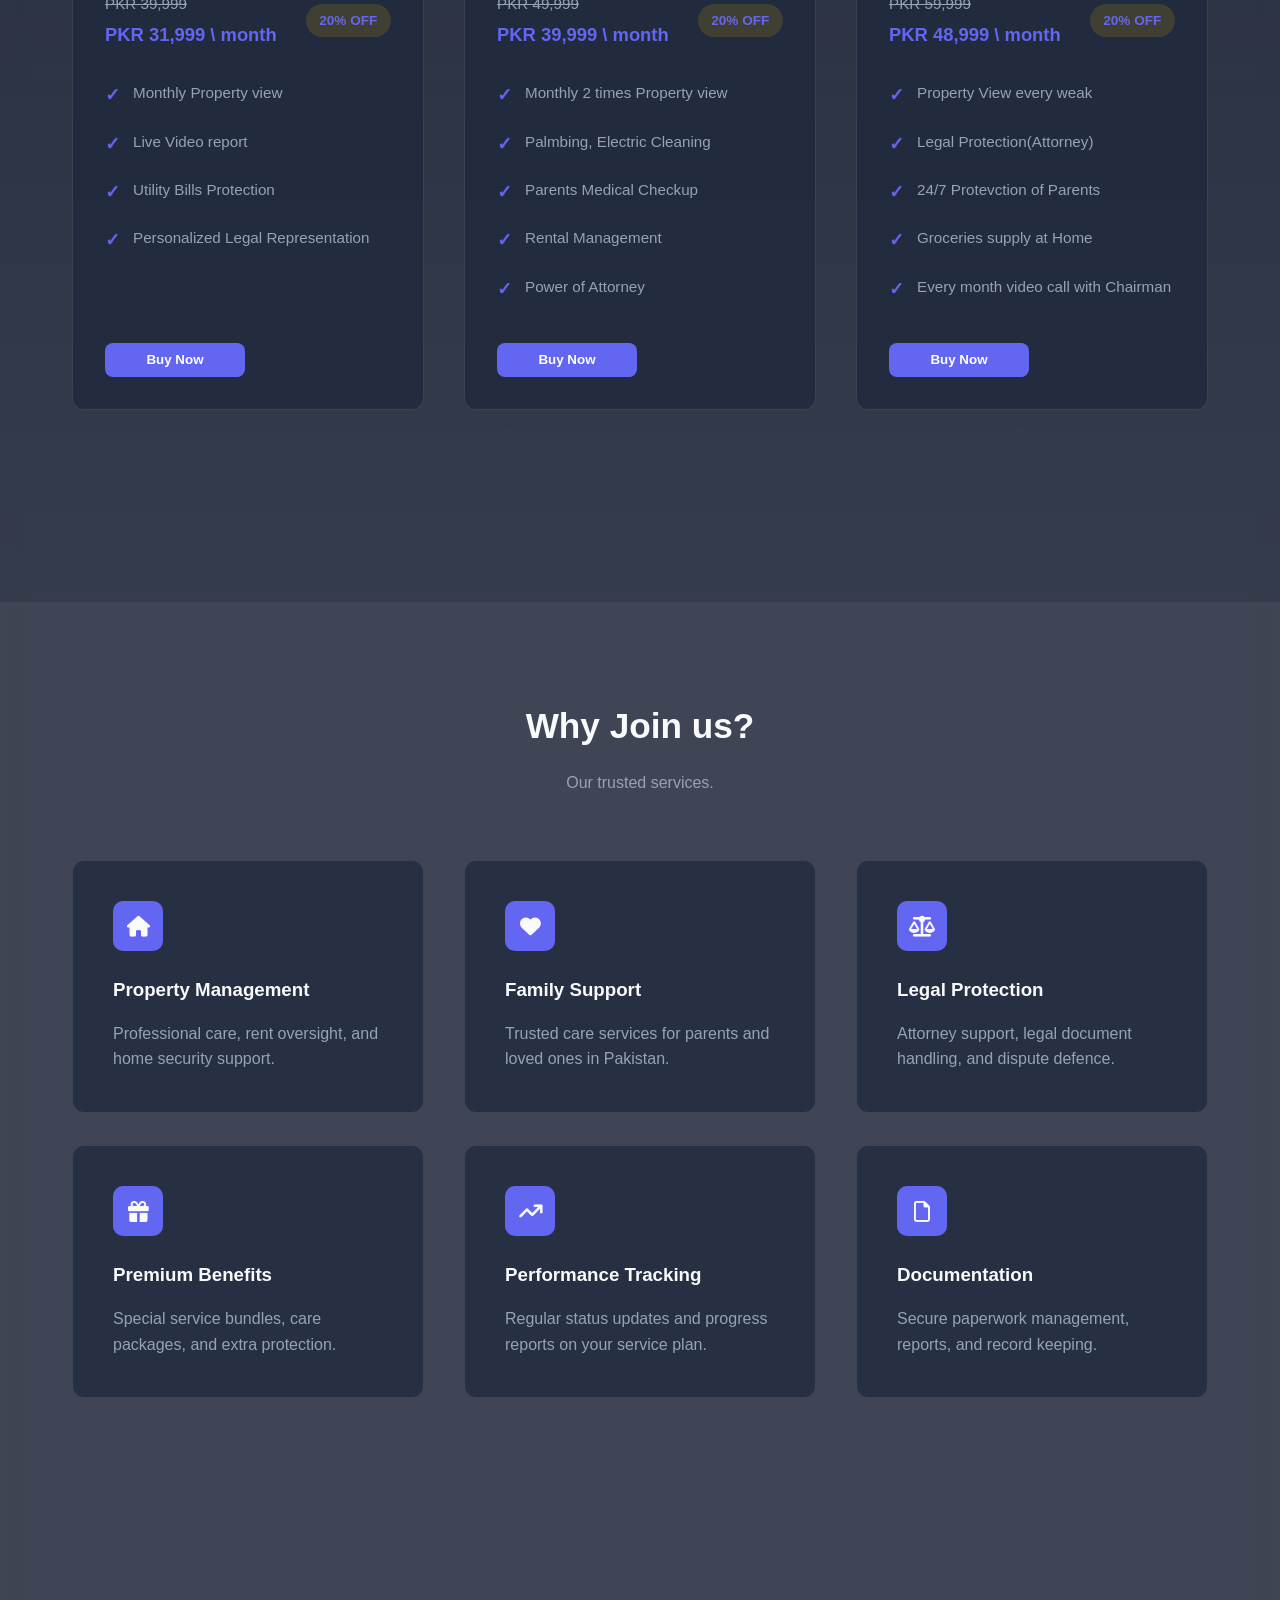
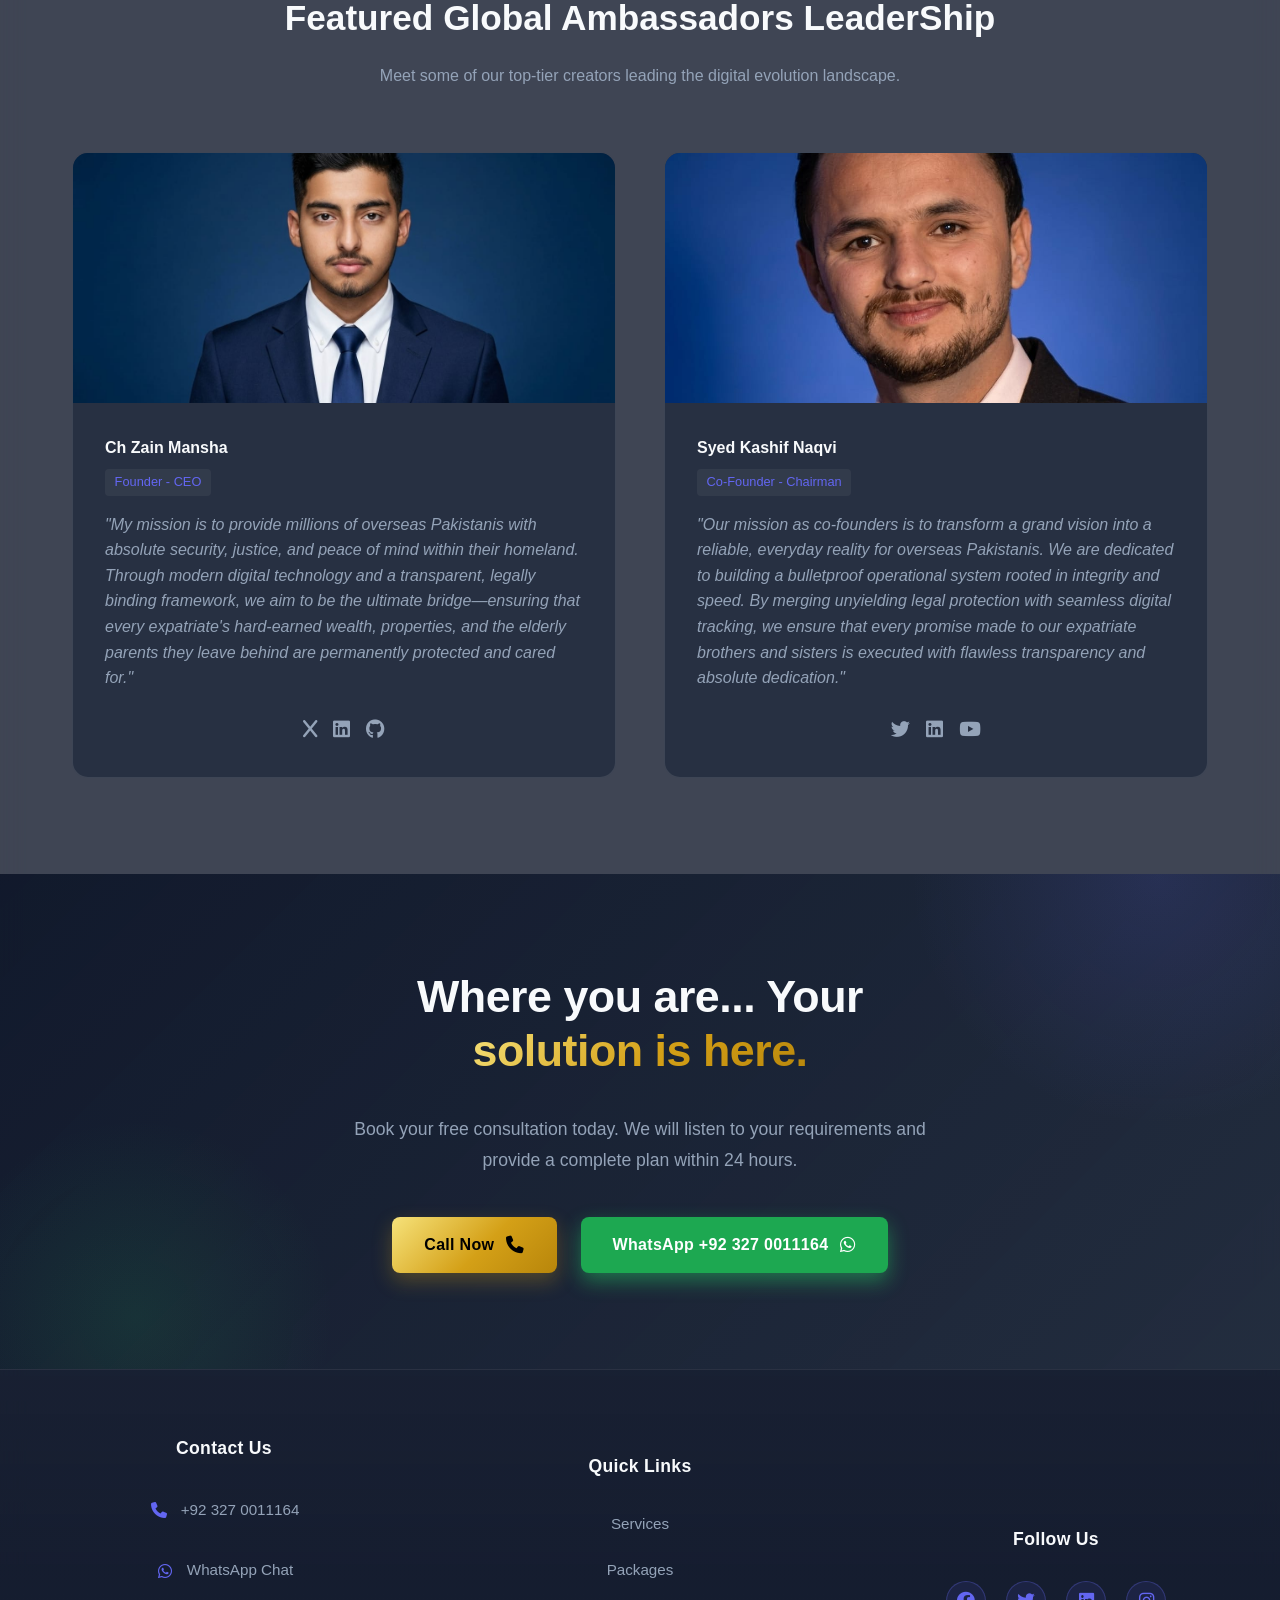
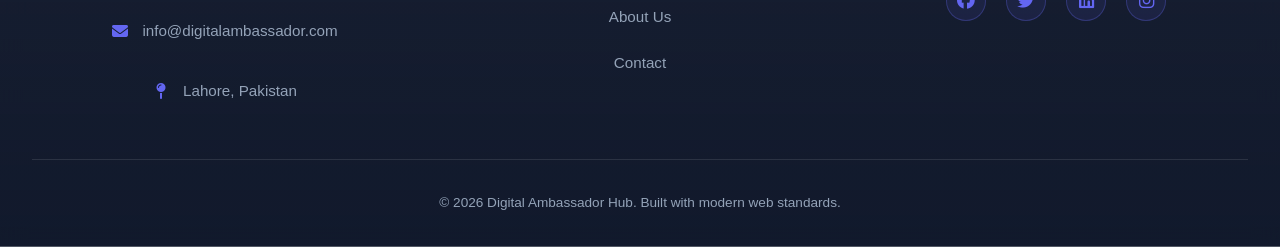
==== commit 16c90bdb: "Links are oraganised properly specially whatsapp links" ====
--- a/index.html
+++ b/index.html
@@ -74,7 +74,9 @@
             <h1 style="overflow-y: hidden;">Your hard work abroad, our protection in Pakistan.</h1>
             <p>A professional representation team for overseas Pakistanis. Property, parenting, legal matters — everything at your fingertips.</p>
             <div class="hero-actions">
-                <button class="btn btn-primary btn-large open-modal-btn">Book free Consultant &emsp;></button>
+                 <a href="https://wa.me/92270011164?text=Hi,%20book%20a%20free%20consultation">
+                <button class="btn btn-primary btn-large">Book free Consultant &emsp;></button>
+                </a>
                 <a href="#features" class="btn btn-secondary btn-large">View Services</a>
             </div>
         </div>
@@ -127,7 +129,9 @@
                         <li>Utility Bills Protection</li>
                         <li>Personalized Legal Representation</li>
                     </ul>
+                    <a href="https://wa.me/92270011164?text=Hi,%20I'm%20intrested%20in%20basic%20protection%20plan">
                     <button class="btn btn-primary open-modal-btn">Buy Now</button>
+                    </a>
                 </div>
                 <div class="package-card">
                     <h3>Premium Care</h3>
@@ -145,7 +149,9 @@
                         <li>Rental Management</li>
                         <li>Power of Attorney</li>
                     </ul>
+                    <a href="https://wa.me/92270011164?text=Hi,%20I'm%20intrested%20in%20premium%20care%20plan">
                     <button class="btn btn-primary open-modal-btn">Buy Now</button>
+                    </a>
                 </div>
                 <div class="package-card">
                     <h3>Elite Guardian</h3>
@@ -163,7 +169,9 @@
                         <li>Groceries supply at Home</li>
                         <li>Every month video call with Chairman</li>
                     </ul>
+                    <a href="https://wa.me/92270011164?text=Hi,%20I'm%20intrested%20in%20elite%20guardian%20plan">
                     <button class="btn btn-primary open-modal-btn">Buy Now</button>
+                    </a>
                 </div>
             </div>
         </div>
@@ -228,9 +236,9 @@
                         <span class="role-badge">Founder - CEO</span>
                         <p>"My mission is to provide millions of overseas Pakistanis with absolute security, justice, and peace of mind within their homeland. Through modern digital technology and a transparent, legally binding framework, we aim to be the ultimate bridge—ensuring that every expatriate's hard-earned wealth, properties, and the elderly parents they leave behind are permanently protected and cared for."<p>
                         <div class="social-links">
-                            <a href="#"><i class="fa-brands fa-twitter"></i></a>
-                            <a href="#"><i class="fa-brands fa-linkedin"></i></a>
-                            <a href="#"><i class="fa-brands fa-github"></i></a>
+                            <a href="https://x.com/chzaynmansha"><i class="fa-brands fa-x"></i></a>
+                            <a href="https://www.linkedin.com/in/ch-zain-mansha-423312341/"><i class="fa-brands fa-linkedin"></i></a>
+                            <a href="https://github.com/chzainmanshaa"><i class="fa-brands fa-github"></i></a>
                         </div>
                     </div>
                 </div>
